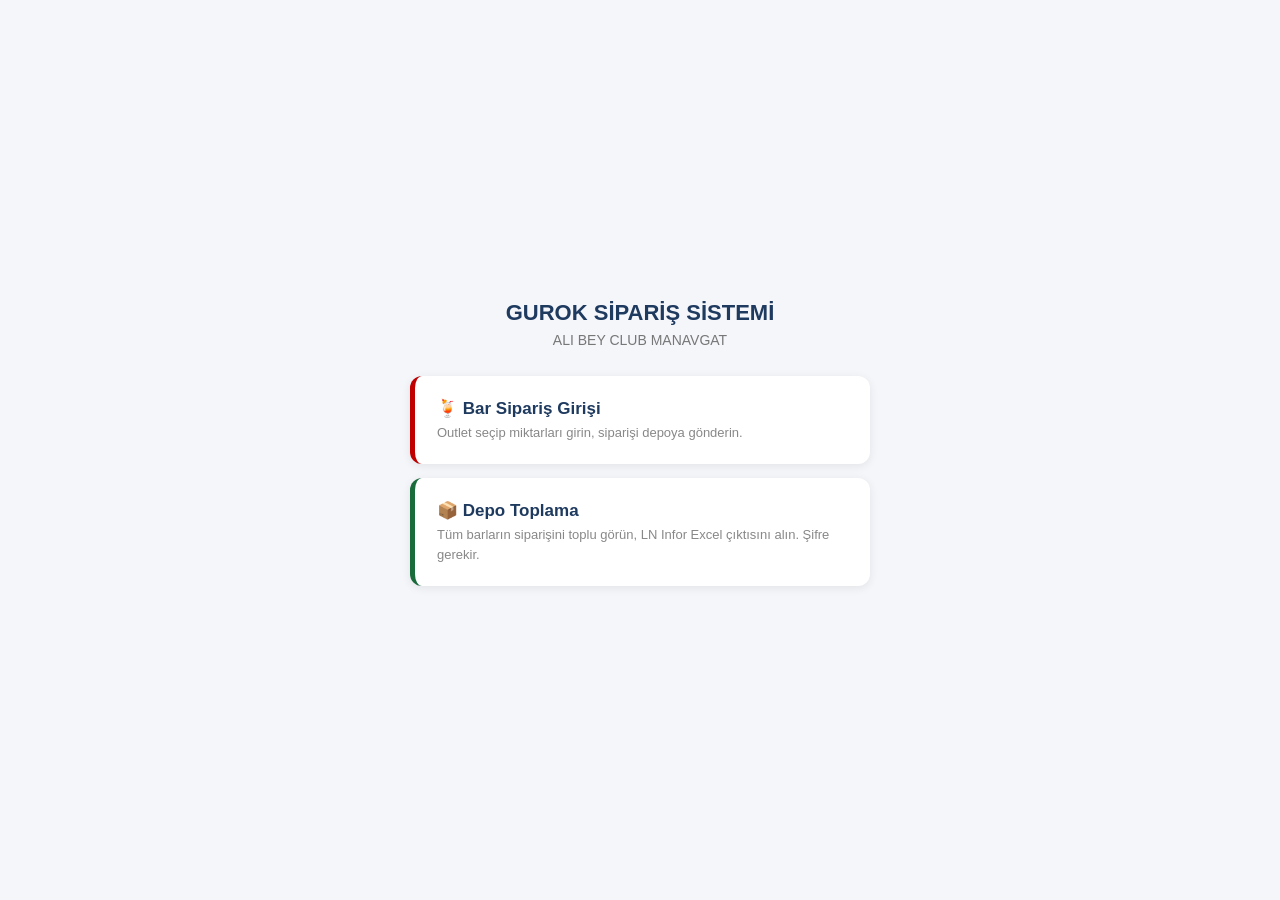
==== index.html @ 674b0235 "GUROK Siparis Sistemi: tek dosya -> bar + depo, Supabase baglantili Eski siparis_sistemi.html ikiye " ====
<!DOCTYPE html>
<html lang="tr">
<head>
<meta charset="UTF-8">
<meta name="viewport" content="width=device-width, initial-scale=1.0">
<title>GUROK Sipariş Sistemi</title>
<style>
*{box-sizing:border-box;margin:0;padding:0}
body{font-family:-apple-system,BlinkMacSystemFont,'Segoe UI',Arial,sans-serif;background:#f5f6fa;color:#333;
     min-height:100vh;display:flex;align-items:center;justify-content:center;padding:20px}
.kutu{max-width:460px;width:100%;text-align:center}
h1{font-size:22px;color:#1e3a5f;margin-bottom:6px}
p.alt{font-size:14px;color:#777;margin-bottom:28px}
a.kart{display:block;background:#fff;border-radius:12px;padding:22px;margin-bottom:14px;text-decoration:none;
       box-shadow:0 2px 10px rgba(0,0,0,.08);transition:transform .15s,box-shadow .15s;text-align:left}
a.kart:hover{transform:translateY(-2px);box-shadow:0 6px 18px rgba(0,0,0,.13)}
a.kart b{display:block;font-size:17px;color:#1e3a5f;margin-bottom:4px}
a.kart span{font-size:13px;color:#888;line-height:1.5}
a.bar{border-left:5px solid #c00000}
a.depo{border-left:5px solid #1a6b3c}
</style>
</head>
<body>
<div class="kutu">
  <h1>GUROK SİPARİŞ SİSTEMİ</h1>
  <p class="alt">ALI BEY CLUB MANAVGAT</p>

  <a class="kart bar" href="bar.html">
    <b>🍹 Bar Sipariş Girişi</b>
    <span>Outlet seçip miktarları girin, siparişi depoya gönderin.</span>
  </a>

  <a class="kart depo" href="depo.html">
    <b>📦 Depo Toplama</b>
    <span>Tüm barların siparişini toplu görün, LN Infor Excel çıktısını alın. Şifre gerekir.</span>
  </a>
</div>
</body>
</html>
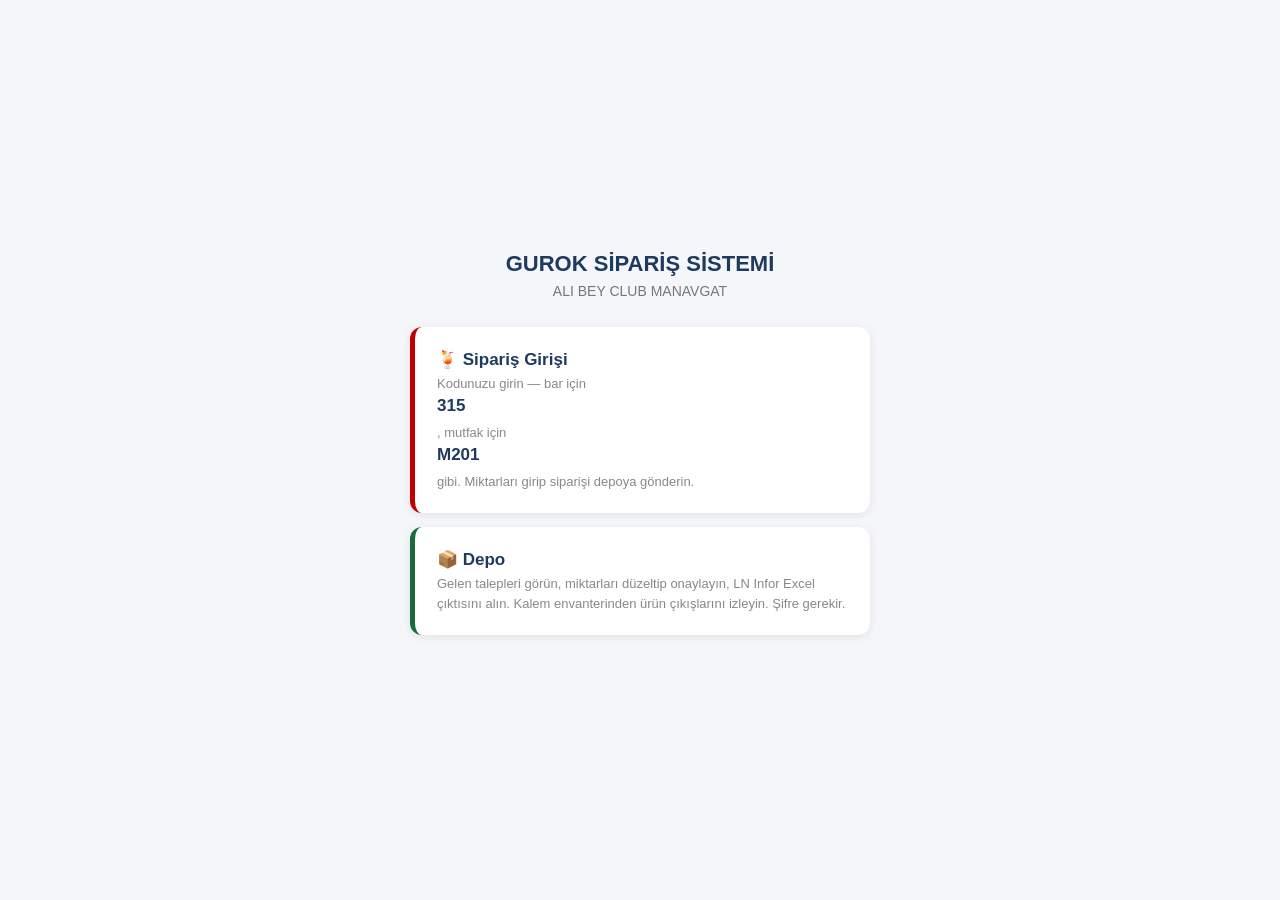
==== commit b58c8e0c: "Kapak sayfasi metinleri guncellendi Kartlar mutfak eklenmeden onceki halindeydi. Artik giris kodla y" ====
--- a/index.html
+++ b/index.html
@@ -16,6 +16,7 @@
 a.kart:hover{transform:translateY(-2px);box-shadow:0 6px 18px rgba(0,0,0,.13)}
 a.kart b{display:block;font-size:17px;color:#1e3a5f;margin-bottom:4px}
 a.kart span{font-size:13px;color:#888;line-height:1.5}
+a.kart span b{color:#1e3a5f}
 a.bar{border-left:5px solid #c00000}
 a.depo{border-left:5px solid #1a6b3c}
 </style>
@@ -26,13 +27,15 @@
   <p class="alt">ALI BEY CLUB MANAVGAT</p>
 
   <a class="kart bar" href="bar.html">
-    <b>🍹 Bar Sipariş Girişi</b>
-    <span>Outlet seçip miktarları girin, siparişi depoya gönderin.</span>
+    <b>🍹 Sipariş Girişi</b>
+    <span>Kodunuzu girin — bar için <b>315</b>, mutfak için <b>M201</b> gibi.
+          Miktarları girip siparişi depoya gönderin.</span>
   </a>
 
   <a class="kart depo" href="depo.html">
-    <b>📦 Depo Toplama</b>
-    <span>Tüm barların siparişini toplu görün, LN Infor Excel çıktısını alın. Şifre gerekir.</span>
+    <b>📦 Depo</b>
+    <span>Gelen talepleri görün, miktarları düzeltip onaylayın, LN Infor Excel çıktısını alın.
+          Kalem envanterinden ürün çıkışlarını izleyin. Şifre gerekir.</span>
   </a>
 </div>
 </body>
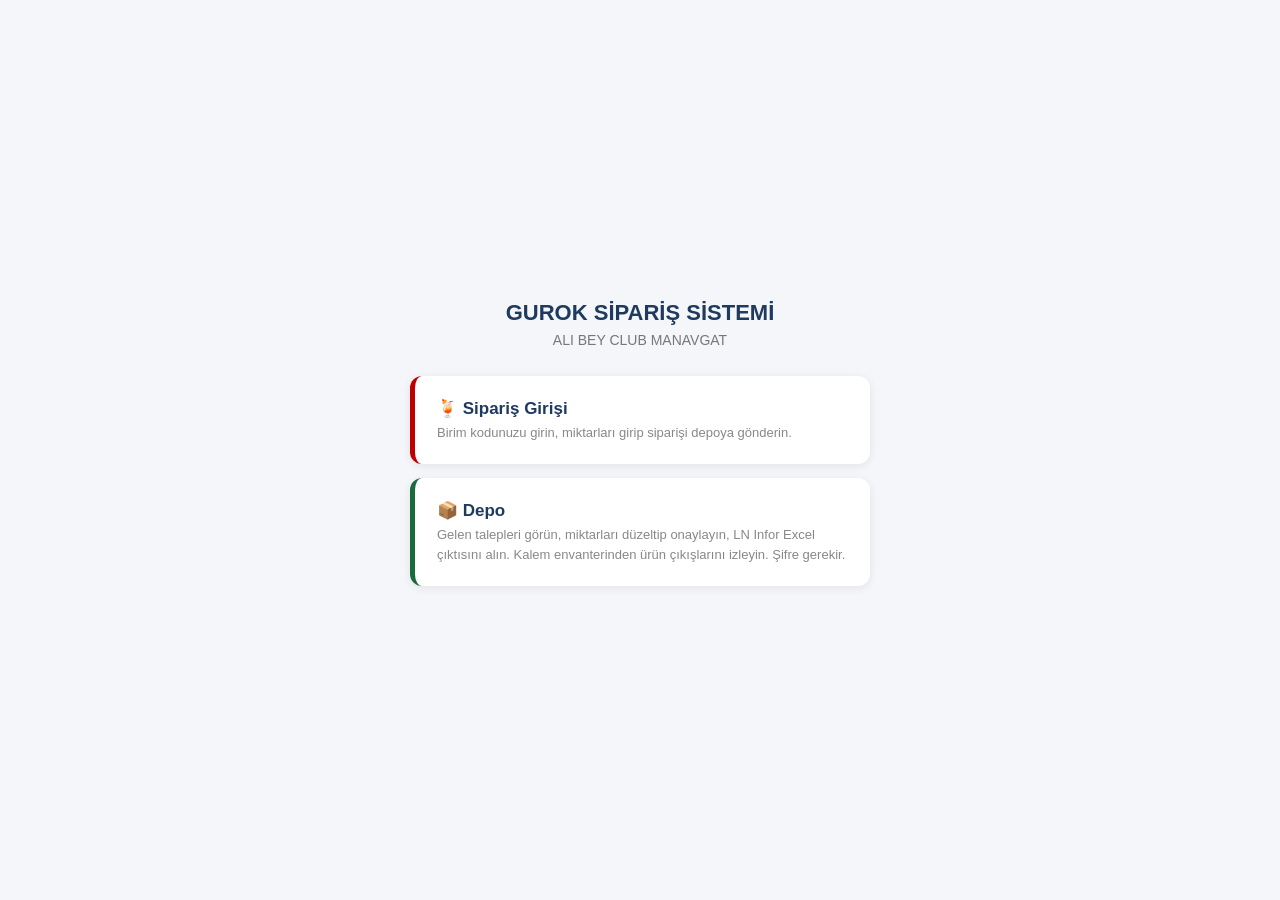
==== commit 8b2c8b8a: "Giris ekranindan kod ornekleri kaldirildi, barlar B onekine gecti - Giris ekraninda artik ornek kod " ====
--- a/index.html
+++ b/index.html
@@ -28,8 +28,7 @@
 
   <a class="kart bar" href="bar.html">
     <b>🍹 Sipariş Girişi</b>
-    <span>Kodunuzu girin — bar için <b>315</b>, mutfak için <b>M201</b> gibi.
-          Miktarları girip siparişi depoya gönderin.</span>
+    <span>Birim kodunuzu girin, miktarları girip siparişi depoya gönderin.</span>
   </a>
 
   <a class="kart depo" href="depo.html">
